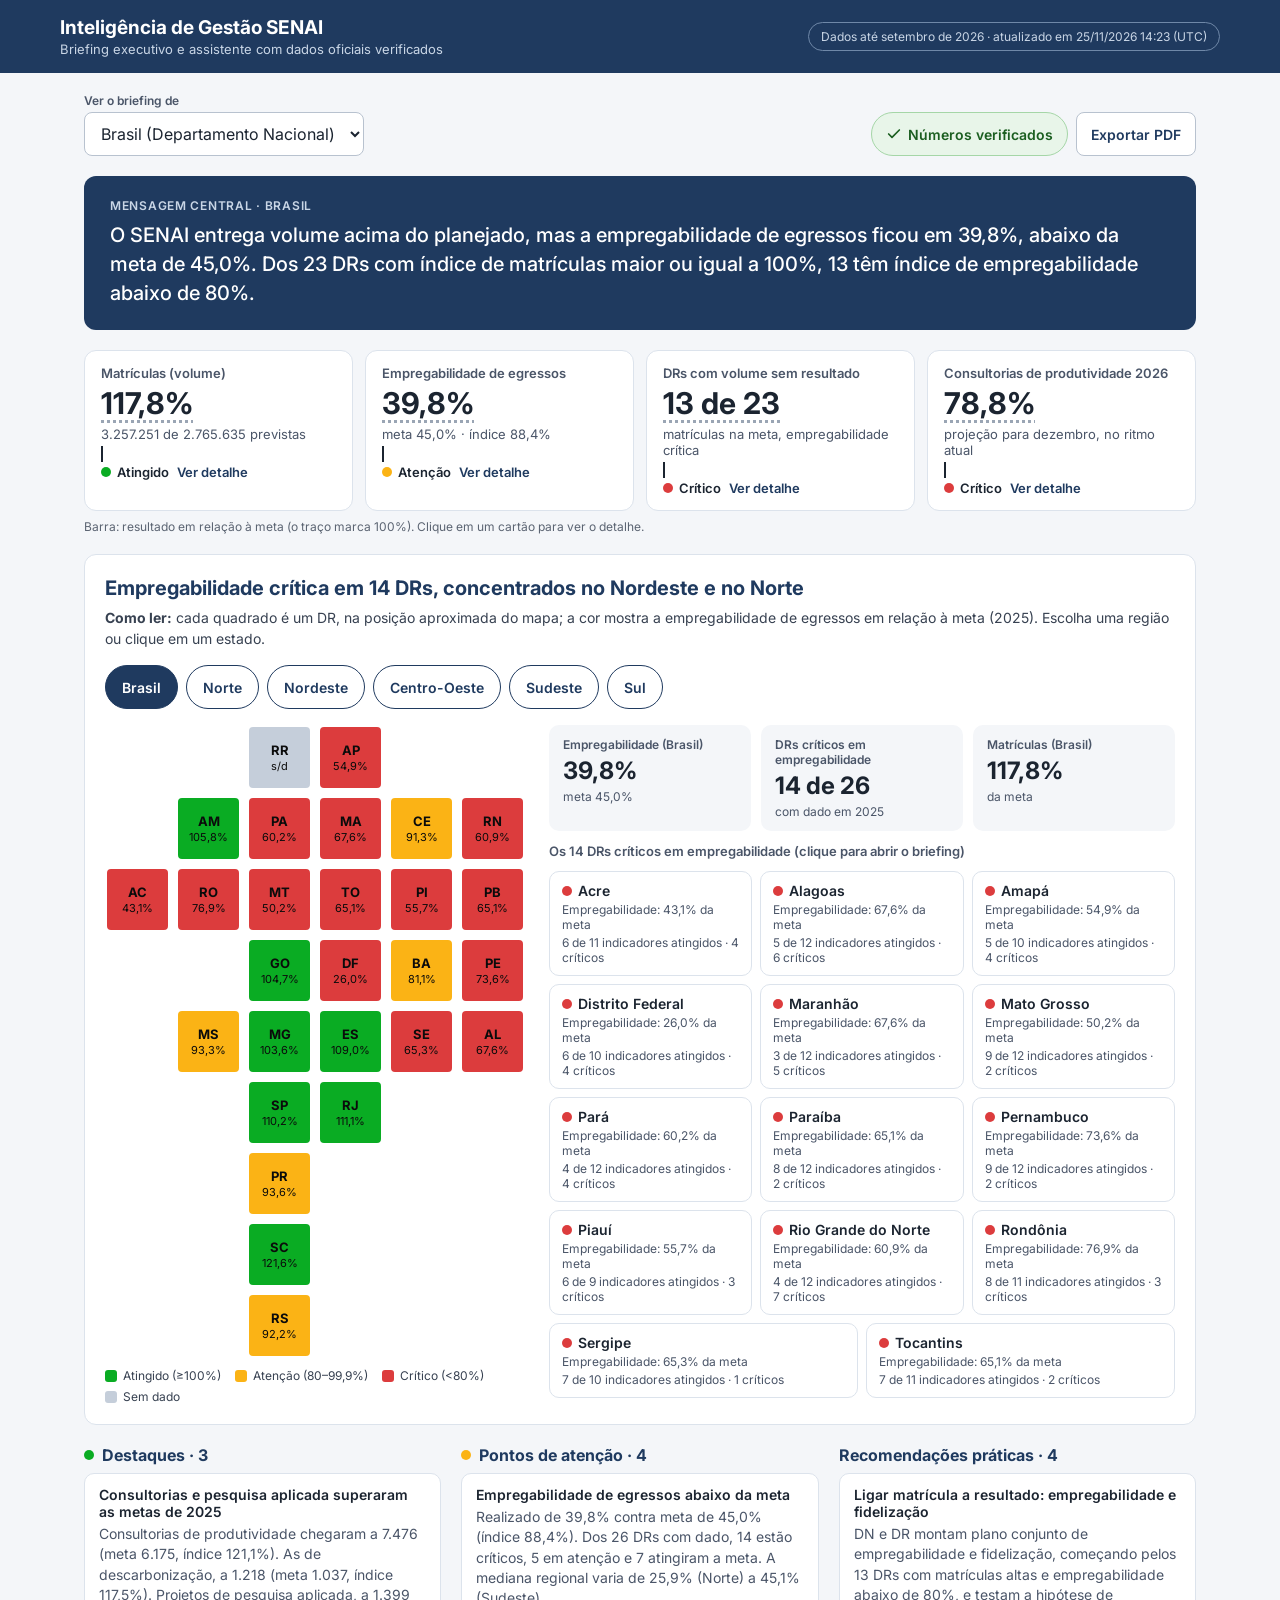
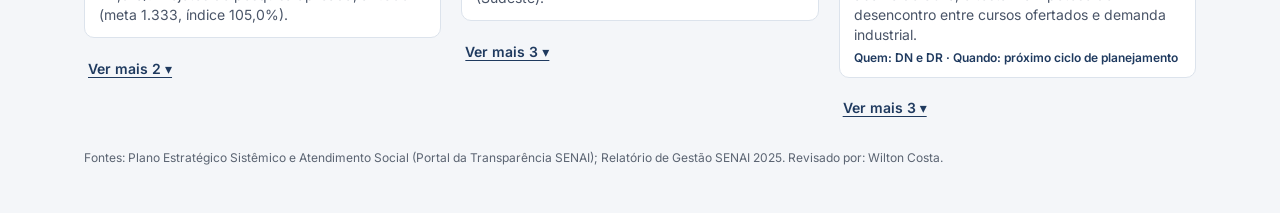
==== site/index.html @ c698a80e "release: site estatico, primeira edicao" ====
<!doctype html>
<html lang="pt-BR">
<head>
  <meta charset="utf-8">
  <meta name="viewport" content="width=device-width, initial-scale=1">
  <title>Briefing executivo SENAI</title>
  <link rel="preconnect" href="https://fonts.googleapis.com">
  <link rel="preconnect" href="https://fonts.gstatic.com" crossorigin>
  <link href="https://fonts.googleapis.com/css2?family=Inter:wght@400;500;600;700&display=swap" rel="stylesheet">
  <link rel="stylesheet" href="styles.css">
</head>
<body>
  <header class="topo">
    <div class="topo-int">
      <div>
        <h1 class="topo-titulo">Inteligência de Gestão SENAI</h1>
        <div class="topo-sub">Briefing executivo e assistente com dados oficiais verificados</div>
      </div>
      <div id="selo-dados" class="selo-dados" hidden></div>
    </div>
  </header>

  <main>
    <div class="barra">
      <div class="barra-esq">
        <button type="button" id="voltar" class="btn" hidden>← Brasil</button>
        <div class="campo">
          <label for="escopo">Ver o briefing de</label>
          <select id="escopo"></select>
        </div>
      </div>
      <div class="barra-dir">
        <button type="button" id="btn-selo" class="btn btn-selo" aria-expanded="false" aria-controls="confianca">
          <svg aria-hidden="true" width="16" height="16" viewBox="0 0 24 24" fill="none" stroke="#1B5E20" stroke-width="2.5" stroke-linecap="round" stroke-linejoin="round"><path d="M20 6L9 17l-5-5"></path></svg>Números verificados
        </button>
        <a id="exportar" class="btn" hidden>Exportar PDF</a>
      </div>
    </div>

    <section id="confianca" class="cartao confianca" aria-labelledby="confianca-titulo" hidden>
      <h2 id="confianca-titulo">Por que você pode confiar nestes números</h2>
      <div class="confianca-pontos">
        <div><strong>1. Dados oficiais.</strong> Coletados do Portal da Transparência (27 DRs e DN)<span id="confianca-coleta"></span>.</div>
        <div><strong>2. Conferência dupla.</strong> Números nacionais confirmados no Relatório de Gestão 2025 (12 de 12).</div>
        <div><strong>3. A IA só redige.</strong> Usa apenas fatos conferidos; não calcula nem pesquisa fora.</div>
        <div><strong>4. Verificação e revisão.</strong> Todo número é checado na fonte e um analista revisa.</div>
      </div>
    </section>

    <section id="estado" class="cartao estado" role="status" aria-live="polite"></section>

    <div id="conteudo" hidden>
      <div id="briefing-topo"></div>

      <section class="kpis-sec" aria-label="Indicadores-chave">
        <div id="kpis" class="kpis"></div>
        <div id="detalhe" class="detalhe" hidden tabindex="-1"></div>
        <div class="legenda-kpi">Barra: resultado em relação à meta (o traço marca 100%). Clique em um cartão para ver o detalhe.</div>
      </section>

      <section id="visao-br" class="cartao visao-br" hidden></section>
      <section id="visao-dr" class="cartao visao-dr" hidden></section>

      <div id="briefing-blocos" class="briefing"></div>
    </div>

    <footer id="rodape" class="rodape">Fontes: Plano Estratégico Sistêmico e Atendimento Social (Portal da Transparência SENAI); Relatório de Gestão SENAI 2025.</footer>
  </main>

  <script src="app.js"></script>
</body>
</html>
---- site/styles.css ----
/* Briefing executivo SENAI — reproduz docs/prototipo/prototipo_aprovado.dc.html */
:root {
  --marinho: #1F3A5F;
  --marinho-escuro: #142840;
  --texto: #1B2430;
  --texto-2: #374151;
  --texto-3: #4A5568;
  --texto-mudo: #5B6472; /* #6B7280 do protótipo escurecido para AA sobre #F4F6F9 */
  --fundo: #F4F6F9;
  --borda: #DCE3EC;
  --borda-forte: #B8C2CF;
  --trilho: #E7EBF0;
  --linha: #EEF1F5;
  --atingido: #0aac23;
  --atencao: #fbb315;
  --critico: #dc3c3d;
  --sem-dado: #C5CEDA;
  --neutro: #9AA5B4;
  --verde-fundo: #E8F5E9;
  --verde-borda: #A5D6A7;
  --verde-texto: #1B5E20;
}

* { box-sizing: border-box; }
body { margin: 0; background: var(--fundo); font-family: Inter, system-ui, sans-serif; color: var(--texto); }
a { color: var(--marinho); }
a:hover { color: var(--marinho-escuro); }
button, select, input { font-family: inherit; }
[hidden] { display: none !important; }
.sr-only { position: absolute; width: 1px; height: 1px; overflow: hidden; clip: rect(0 0 0 0); white-space: nowrap; }

:focus-visible { outline: 3px solid var(--marinho); outline-offset: 2px; }
header :focus-visible, .msg-central :focus-visible { outline-color: #FFFFFF; }

/* Cabeçalho */
.topo { background: var(--marinho); color: #FFFFFF; padding: 16px 24px; }
.topo-int { max-width: 1160px; margin: 0 auto; display: flex; flex-wrap: wrap; gap: 12px; align-items: center; justify-content: space-between; }
.topo-titulo { font-size: 19px; font-weight: 700; margin: 0; }
.topo-sub { font-size: 13px; color: #C9D6E6; margin-top: 2px; }
.selo-dados { font-size: 12px; color: #C9D6E6; border: 1px solid #6F88A8; border-radius: 999px; padding: 6px 12px; }

main { max-width: 1160px; margin: 0 auto; padding: 20px 24px 48px; display: flex; flex-direction: column; gap: 20px; }

/* Barra de ferramentas */
.barra { display: flex; flex-wrap: wrap; gap: 12px; align-items: flex-end; justify-content: space-between; }
.barra-esq { display: flex; flex-wrap: wrap; gap: 10px; align-items: flex-end; }
.barra-dir { display: flex; gap: 8px; flex-wrap: wrap; }
.campo { display: flex; flex-direction: column; gap: 4px; }
.campo label { font-size: 12px; font-weight: 600; color: var(--texto-3); }
.campo select { font-size: 16px; padding: 10px 12px; border: 1px solid var(--borda-forte); border-radius: 8px; background: #FFFFFF; color: var(--texto); min-width: 260px; min-height: 44px; }
.btn { font-size: 14px; font-weight: 600; background: #FFFFFF; color: var(--marinho); border: 1px solid var(--borda-forte); border-radius: 8px; padding: 10px 14px; min-height: 44px; cursor: pointer; text-decoration: none; display: inline-flex; align-items: center; }
.btn:hover { background: #F7F9FC; color: var(--marinho-escuro); }
.btn-selo { background: var(--verde-fundo); color: var(--verde-texto); border-color: var(--verde-borda); border-radius: 999px; gap: 6px; }
.btn-selo:hover { background: #DDF0DF; color: var(--verde-texto); }
.btn-primario { background: var(--marinho); color: #FFFFFF; border-color: var(--marinho); }
.btn-primario:hover { background: var(--marinho-escuro); color: #FFFFFF; }

/* Painéis genéricos */
.cartao { background: #FFFFFF; border: 1px solid var(--borda); border-radius: 12px; padding: 20px; }
.confianca { border-color: var(--verde-borda); padding: 18px 22px; display: flex; flex-direction: column; gap: 12px; }
.confianca h2 { margin: 0; font-size: 16px; font-weight: 700; color: var(--verde-texto); }
.confianca-pontos { display: flex; flex-wrap: wrap; gap: 14px; font-size: 14px; line-height: 1.45; color: var(--texto-2); }
.confianca-pontos > div { flex: 1 1 220px; }

.estado { font-size: 16px; color: var(--texto-2); padding: 28px; display: flex; flex-direction: column; gap: 14px; align-items: flex-start; }
.estado-erro { border-color: #E3B4B4; }
.aviso { font-size: 16px; color: var(--texto-2); padding: 22px 26px; }

#conteudo { display: flex; flex-direction: column; gap: 20px; }

/* Mensagem central */
.msg-central { background: var(--marinho); color: #FFFFFF; border-radius: 12px; padding: 22px 26px; display: flex; flex-direction: column; gap: 8px; }
.msg-central-rot { font-size: 12px; font-weight: 600; letter-spacing: 0.06em; text-transform: uppercase; color: #C9D6E6; }
.msg-central p { margin: 0; font-size: 20px; line-height: 1.45; font-weight: 500; }

/* KPIs */
.kpis-sec { display: flex; flex-direction: column; gap: 8px; }
.kpis { display: flex; flex-wrap: wrap; gap: 12px; }
.kpi { flex: 1 1 230px; text-align: left; cursor: pointer; background: #FFFFFF; color: var(--texto); border-radius: 12px; padding: 14px 16px; border: 1px solid var(--borda); display: flex; flex-direction: column; gap: 6px; }
.kpi[aria-expanded="true"] { border: 2px solid var(--marinho); padding: 13px 15px; }
.kpi:hover { border-color: var(--marinho); }
.kpi-rot { font-size: 13px; font-weight: 600; color: var(--texto-3); }
.kpi-valor { font-size: 30px; font-weight: 700; line-height: 1.1; text-decoration: underline dotted #9AA5B4; text-underline-offset: 6px; }
.kpi-comp { font-size: 13px; color: var(--texto-3); }
.barra-kpi { position: relative; display: block; height: 8px; background: var(--trilho); border-radius: 4px; margin-top: 2px; }
.barra-kpi-ench { position: absolute; left: 0; top: 0; bottom: 0; border-radius: 4px; }
.barra-kpi-meta { position: absolute; top: -4px; bottom: -4px; width: 2px; background: var(--texto); left: 66.667%; }
.kpi-rodape { display: flex; justify-content: space-between; gap: 8px; font-size: 13px; font-weight: 600; }
.kpi-acao { color: var(--marinho); }
.status { display: inline-flex; align-items: center; gap: 6px; }
.ponto { flex: none; width: 10px; height: 10px; border-radius: 999px; display: inline-block; }
.legenda-kpi { font-size: 12px; color: var(--texto-mudo); }

.detalhe { background: #FFFFFF; border: 1px solid var(--marinho); border-radius: 12px; padding: 16px 20px; display: flex; flex-direction: column; gap: 8px; }
.detalhe-cab { display: flex; justify-content: space-between; align-items: center; gap: 12px; }
.detalhe-cab h3 { margin: 0; font-size: 16px; font-weight: 700; color: var(--marinho); }
.btn-link { font-size: 14px; background: none; border: none; color: var(--marinho); cursor: pointer; min-height: 44px; padding: 0 8px; text-decoration: underline; }
.detalhe ul { list-style: none; margin: 0; padding: 0; }
.detalhe li { display: flex; flex-wrap: wrap; align-items: center; justify-content: space-between; gap: 8px; padding: 7px 0; border-bottom: 1px solid var(--linha); font-size: 14px; }
.detalhe li > span:first-child { display: flex; align-items: center; gap: 8px; }
.detalhe-valor { font-weight: 600; }
.detalhe-nota { font-size: 12px; color: var(--texto-mudo); }
[title].tem-dica { text-decoration: underline dotted #9AA5B4; text-underline-offset: 3px; cursor: help; }

/* Briefing */
.briefing { display: grid; grid-template-columns: repeat(3, minmax(0, 1fr)); gap: 20px; align-items: start; }
.coluna { min-width: 0; display: flex; flex-direction: column; gap: 8px; }
.coluna-resto { display: flex; flex-direction: column; gap: 8px; }
h2.sec { margin: 0; font-size: 16px; color: var(--marinho); display: flex; align-items: center; gap: 8px; }
.item { background: #FFFFFF; border-radius: 10px; padding: 12px 14px; border: 1px solid var(--borda); display: flex; flex-direction: column; gap: 4px; }
.item-t { font-size: 14px; font-weight: 600; }
.item-x { font-size: 14px; line-height: 1.45; color: var(--texto-3); }
.item-quem { font-size: 12px; color: var(--marinho); font-weight: 600; }
.btn-ver-mais { align-self: flex-start; font-size: 14px; font-weight: 600; background: none; border: none; color: var(--marinho); cursor: pointer; min-height: 44px; padding: 0 4px; text-decoration: underline; text-underline-offset: 3px; }
.btn-ver-mais:hover { color: var(--marinho-escuro); }

/* Visão Brasil */
.visao-br { display: flex; flex-direction: column; gap: 16px; }
.visao-cab { display: flex; flex-direction: column; gap: 6px; }
.visao-cab h2, .visao-dr h2 { margin: 0; font-size: 20px; line-height: 1.3; color: var(--marinho); }
.como-ler { margin: 0; font-size: 14px; line-height: 1.5; color: var(--texto-2); }
.regioes { display: flex; flex-wrap: wrap; gap: 8px; }
.btn-regiao { font-size: 14px; font-weight: 600; background: #FFFFFF; color: var(--marinho); border: 1px solid var(--marinho); border-radius: 999px; padding: 8px 16px; min-height: 44px; cursor: pointer; }
.btn-regiao[aria-pressed="true"] { background: var(--marinho); color: #FFFFFF; }
.br-corpo { display: flex; flex-wrap: wrap; gap: 24px; align-items: flex-start; }
.mapa-col { flex: 1 1 340px; max-width: 420px; display: flex; flex-direction: column; gap: 10px; }
.mapa { display: grid; grid-template-columns: repeat(6, minmax(0, 1fr)); gap: 6px; }
.uf { aspect-ratio: 1; min-height: 44px; border: 2px solid #FFFFFF; border-radius: 6px; color: #0b0b0b; cursor: pointer; display: flex; flex-direction: column; align-items: center; justify-content: center; gap: 1px; padding: 2px; }
.uf.fora { opacity: 0.25; }
.uf:hover { border-color: var(--marinho); }
.uf-sigla { font-size: 13px; font-weight: 700; }
.uf-valor { font-size: 11px; }
.legenda-mapa { display: flex; flex-wrap: wrap; gap: 6px 14px; font-size: 12px; color: var(--texto-2); }
.legenda-mapa span { display: flex; align-items: center; gap: 6px; }
.quad { width: 12px; height: 12px; border-radius: 3px; display: inline-block; }
.reg-col { flex: 1 1 420px; min-width: 0; display: flex; flex-direction: column; gap: 12px; }
.numeros { display: flex; flex-wrap: wrap; gap: 10px; }
.numero { flex: 1 1 150px; background: var(--fundo); border-radius: 10px; padding: 12px 14px; display: flex; flex-direction: column; gap: 4px; }
.numero-rot { font-size: 12px; font-weight: 600; color: var(--texto-3); }
.numero-val { font-size: 24px; font-weight: 700; }
.numero-nota { font-size: 12px; color: var(--texto-3); }
.lista-titulo { font-size: 13px; font-weight: 600; color: var(--texto-3); margin: 0; }
.drs { display: flex; flex-wrap: wrap; gap: 8px; }
.dr { flex: 1 1 170px; text-align: left; background: #FFFFFF; color: var(--texto); border: 1px solid var(--borda); border-radius: 10px; padding: 10px 12px; min-height: 44px; cursor: pointer; display: flex; flex-direction: column; gap: 3px; }
.dr:hover { border-color: var(--marinho); }
.dr-nome { display: flex; align-items: center; gap: 6px; font-size: 14px; font-weight: 600; }
.dr-info { font-size: 12px; color: var(--texto-3); }

/* Visão DR */
.visao-dr { display: flex; flex-wrap: wrap; gap: 24px; align-items: center; }
.visao-dr img { flex: 1 1 400px; max-width: 520px; width: 100%; height: auto; }
.visao-dr-texto { flex: 1 1 280px; display: flex; flex-direction: column; gap: 10px; }

footer.rodape { font-size: 12px; color: var(--texto-mudo); }

/* Uma coluna abaixo de 760px */
@media (max-width: 759px) {
  .topo, main { padding-left: 16px; padding-right: 16px; }
  .barra, .barra-esq, .barra-dir { flex-direction: column; align-items: stretch; }
  .campo select { min-width: 0; width: 100%; }
  .btn { justify-content: center; }
  .kpis, .br-corpo, .numeros, .drs, .visao-dr, .confianca-pontos { flex-direction: column; }
  .briefing { grid-template-columns: minmax(0, 1fr); }
  .kpi, .mapa-col, .reg-col, .numero, .dr, .visao-dr img, .visao-dr-texto, .confianca-pontos > div { flex: 0 0 auto; width: 100%; max-width: none; }
  .msg-central p { font-size: 18px; }
}
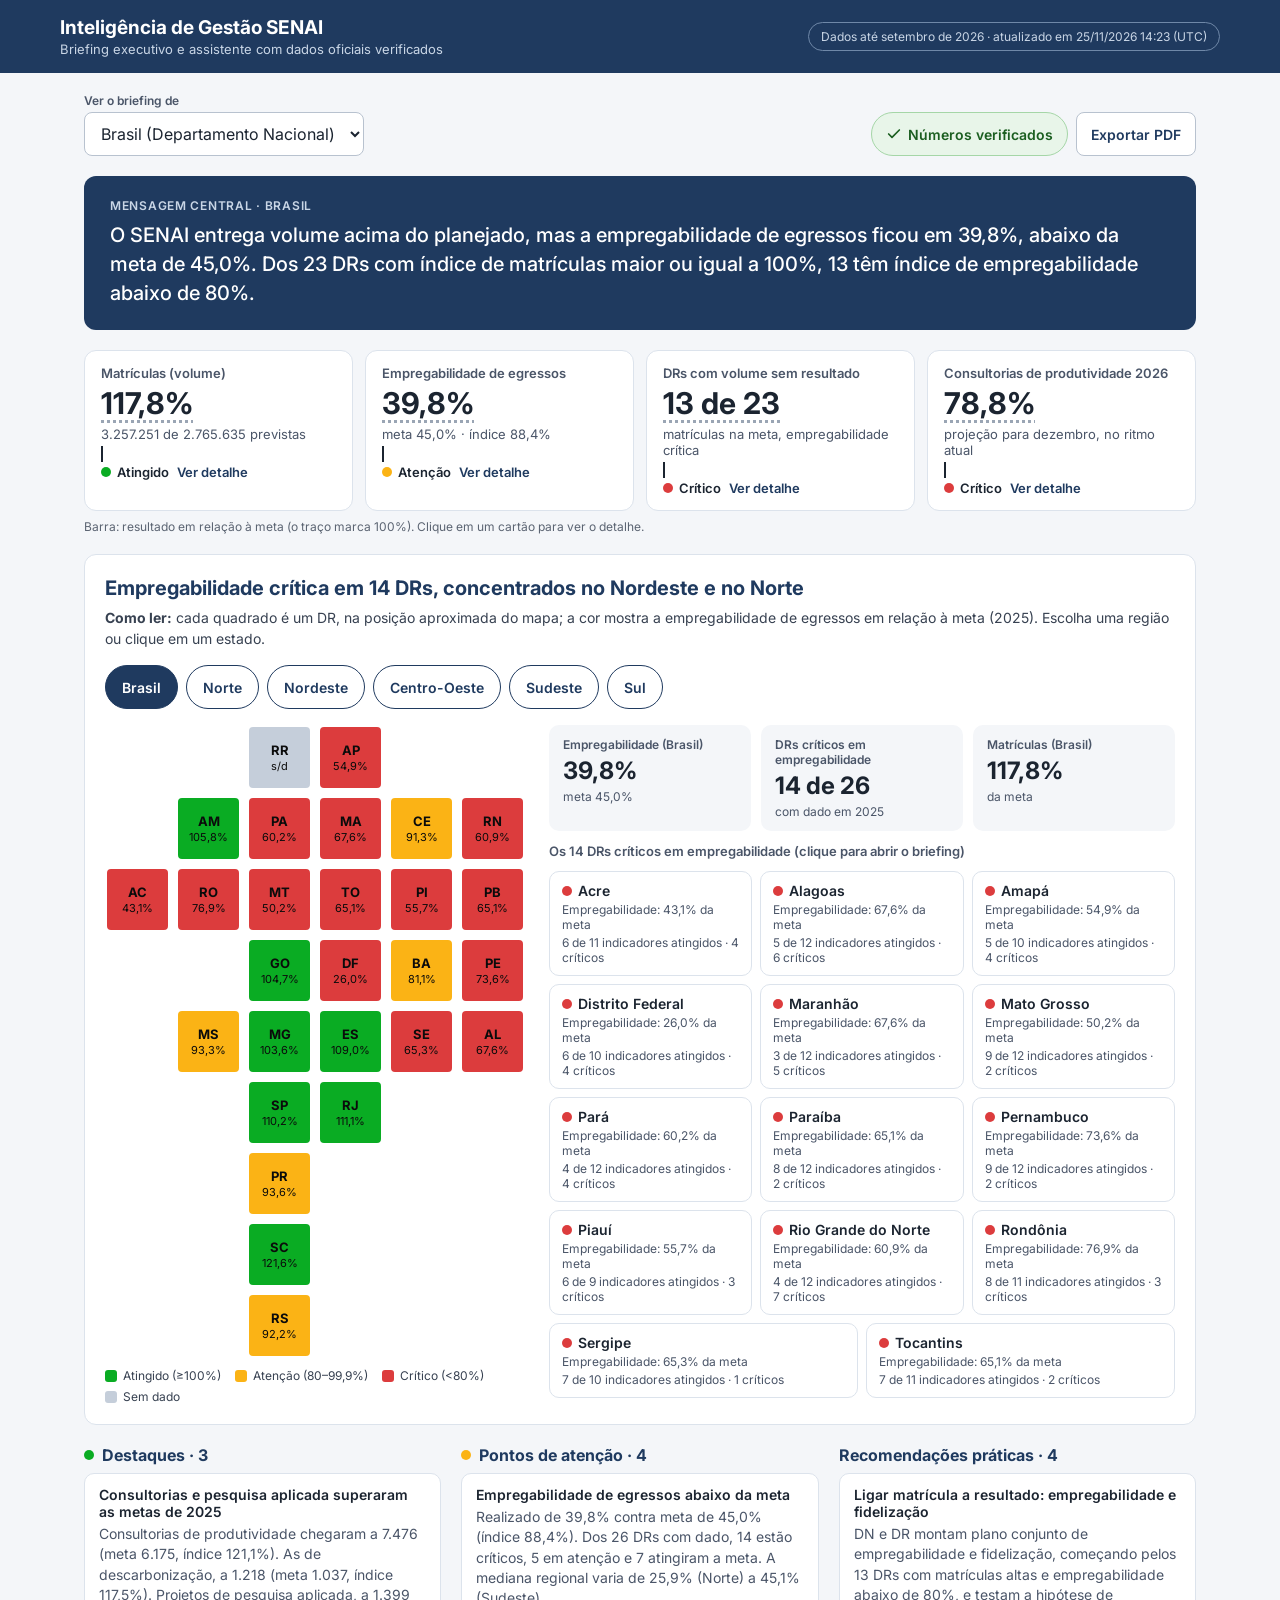
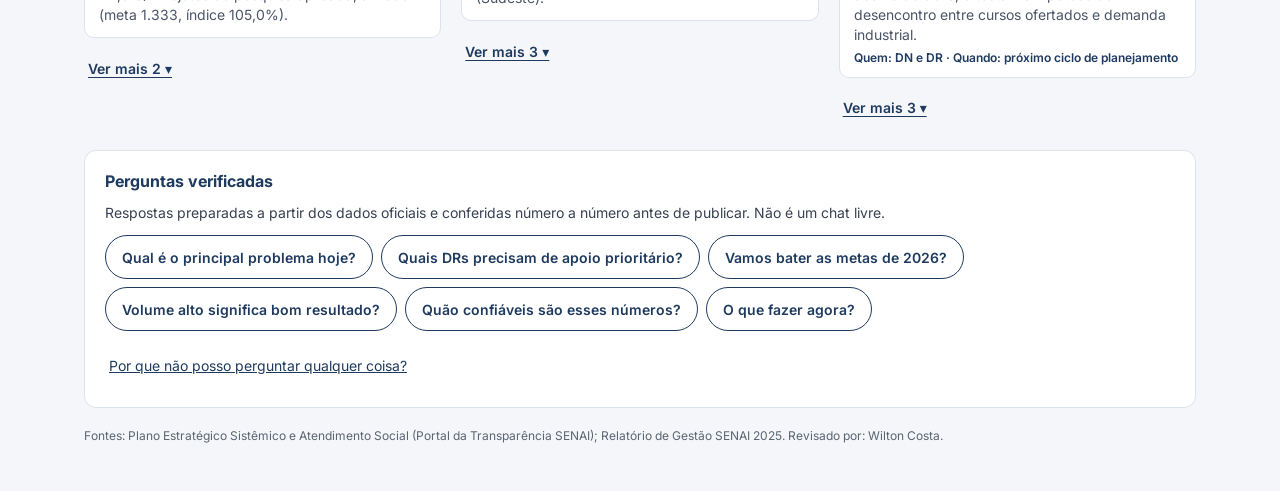
==== commit 58180b21: "feat: perguntas verificadas, revalidacao, piloto BR+SP+AL" ====
--- a/site/index.html
+++ b/site/index.html
@@ -45,6 +45,7 @@
         <div><strong>3. A IA só redige.</strong> Usa apenas fatos conferidos; não calcula nem pesquisa fora.</div>
         <div><strong>4. Verificação e revisão.</strong> Todo número é checado na fonte e um analista revisa.</div>
       </div>
+      <p id="confianca-verificacao" class="confianca-verificacao" hidden></p>
     </section>
 
     <section id="estado" class="cartao estado" role="status" aria-live="polite"></section>
@@ -62,6 +63,23 @@
       <section id="visao-dr" class="cartao visao-dr" hidden></section>
 
       <div id="briefing-blocos" class="briefing"></div>
+
+      <section id="perguntas" class="cartao perguntas" aria-labelledby="perguntas-titulo">
+        <h2 id="perguntas-titulo">Perguntas verificadas</h2>
+        <p class="perguntas-sub">Respostas preparadas a partir dos dados oficiais e conferidas número a número antes de publicar. Não é um chat livre.</p>
+        <div id="perguntas-corpo"></div>
+        <button type="button" id="btn-porque" class="btn-link perguntas-porque" aria-expanded="false" aria-controls="perguntas-explica">Por que não posso perguntar qualquer coisa?</button>
+        <div id="perguntas-explica" class="perguntas-explica" hidden>
+          <p>Um assistente livre pode inventar números. Aqui:</p>
+          <ol>
+            <li>a IA recebe somente os indicadores oficiais calculados pelo sistema;</li>
+            <li>cada frase cita o fato de origem;</li>
+            <li>um verificador confere todo número contra a fonte e descarta a resposta se não bater;</li>
+            <li>uma pessoa revisa antes de publicar.</li>
+          </ol>
+          <p>Por isso o conjunto de perguntas é fechado e auditável.</p>
+        </div>
+      </section>
     </div>
 
     <footer id="rodape" class="rodape">Fontes: Plano Estratégico Sistêmico e Atendimento Social (Portal da Transparência SENAI); Relatório de Gestão SENAI 2025.</footer>
--- a/site/styles.css
+++ b/site/styles.css
@@ -61,6 +61,7 @@
 .confianca h2 { margin: 0; font-size: 16px; font-weight: 700; color: var(--verde-texto); }
 .confianca-pontos { display: flex; flex-wrap: wrap; gap: 14px; font-size: 14px; line-height: 1.45; color: var(--texto-2); }
 .confianca-pontos > div { flex: 1 1 220px; }
+.confianca-verificacao { margin: 0; font-size: 13px; line-height: 1.45; color: var(--texto-2); border-top: 1px solid var(--verde-borda); padding-top: 10px; }
 
 .estado { font-size: 16px; color: var(--texto-2); padding: 28px; display: flex; flex-direction: column; gap: 14px; align-items: flex-start; }
 .estado-erro { border-color: #E3B4B4; }
@@ -114,6 +115,29 @@
 .btn-ver-mais { align-self: flex-start; font-size: 14px; font-weight: 600; background: none; border: none; color: var(--marinho); cursor: pointer; min-height: 44px; padding: 0 4px; text-decoration: underline; text-underline-offset: 3px; }
 .btn-ver-mais:hover { color: var(--marinho-escuro); }
 
+/* Perguntas verificadas */
+.perguntas { display: flex; flex-direction: column; gap: 12px; }
+.perguntas h2 { margin: 0; font-size: 16px; color: var(--marinho); }
+.perguntas-sub { margin: 0; font-size: 14px; line-height: 1.45; color: var(--texto-2); }
+.perguntas-vazio { margin: 0; font-size: 14px; color: var(--texto-3); }
+.perguntas-lista { display: flex; flex-wrap: wrap; gap: 8px; }
+.btn-pergunta { font-size: 14px; font-weight: 600; text-align: left; background: #FFFFFF; color: var(--marinho); border: 1px solid var(--marinho); border-radius: 999px; padding: 8px 16px; min-height: 44px; cursor: pointer; }
+.btn-pergunta:hover { background: #F7F9FC; }
+.btn-pergunta[aria-expanded="true"] { background: var(--marinho); color: #FFFFFF; }
+.perg-resposta { border: 1px solid var(--borda); border-radius: 10px; padding: 14px 16px; display: flex; flex-direction: column; gap: 8px; background: var(--fundo); }
+.perg-resposta h3 { margin: 0; font-size: 15px; color: var(--marinho); }
+.perg-texto { margin: 0; font-size: 15px; line-height: 1.5; color: var(--texto); }
+.perg-rodape { display: flex; flex-wrap: wrap; align-items: center; gap: 8px 14px; }
+.selo-verificada { font-size: 12px; font-weight: 600; color: var(--verde-texto); background: var(--verde-fundo); border: 1px solid var(--verde-borda); border-radius: 999px; padding: 4px 10px; }
+.perg-base { list-style: none; margin: 0; padding: 0; }
+.perg-base li { display: flex; flex-direction: column; gap: 2px; padding: 8px 0; border-top: 1px solid var(--borda); }
+.perg-fato { font-size: 14px; line-height: 1.45; color: var(--texto-2); }
+.perg-fonte { font-size: 12px; color: var(--texto-mudo); }
+.perguntas-porque { align-self: flex-start; padding: 0 4px; }
+.perguntas-explica { font-size: 14px; line-height: 1.5; color: var(--texto-2); }
+.perguntas-explica p { margin: 0 0 6px; }
+.perguntas-explica ol { margin: 0 0 6px; padding-left: 20px; }
+
 /* Visão Brasil */
 .visao-br { display: flex; flex-direction: column; gap: 16px; }
 .visao-cab { display: flex; flex-direction: column; gap: 6px; }
@@ -161,6 +185,7 @@
   .btn { justify-content: center; }
   .kpis, .br-corpo, .numeros, .drs, .visao-dr, .confianca-pontos { flex-direction: column; }
   .briefing { grid-template-columns: minmax(0, 1fr); }
+  .perguntas-lista { flex-direction: column; }
   .kpi, .mapa-col, .reg-col, .numero, .dr, .visao-dr img, .visao-dr-texto, .confianca-pontos > div { flex: 0 0 auto; width: 100%; max-width: none; }
   .msg-central p { font-size: 18px; }
 }
